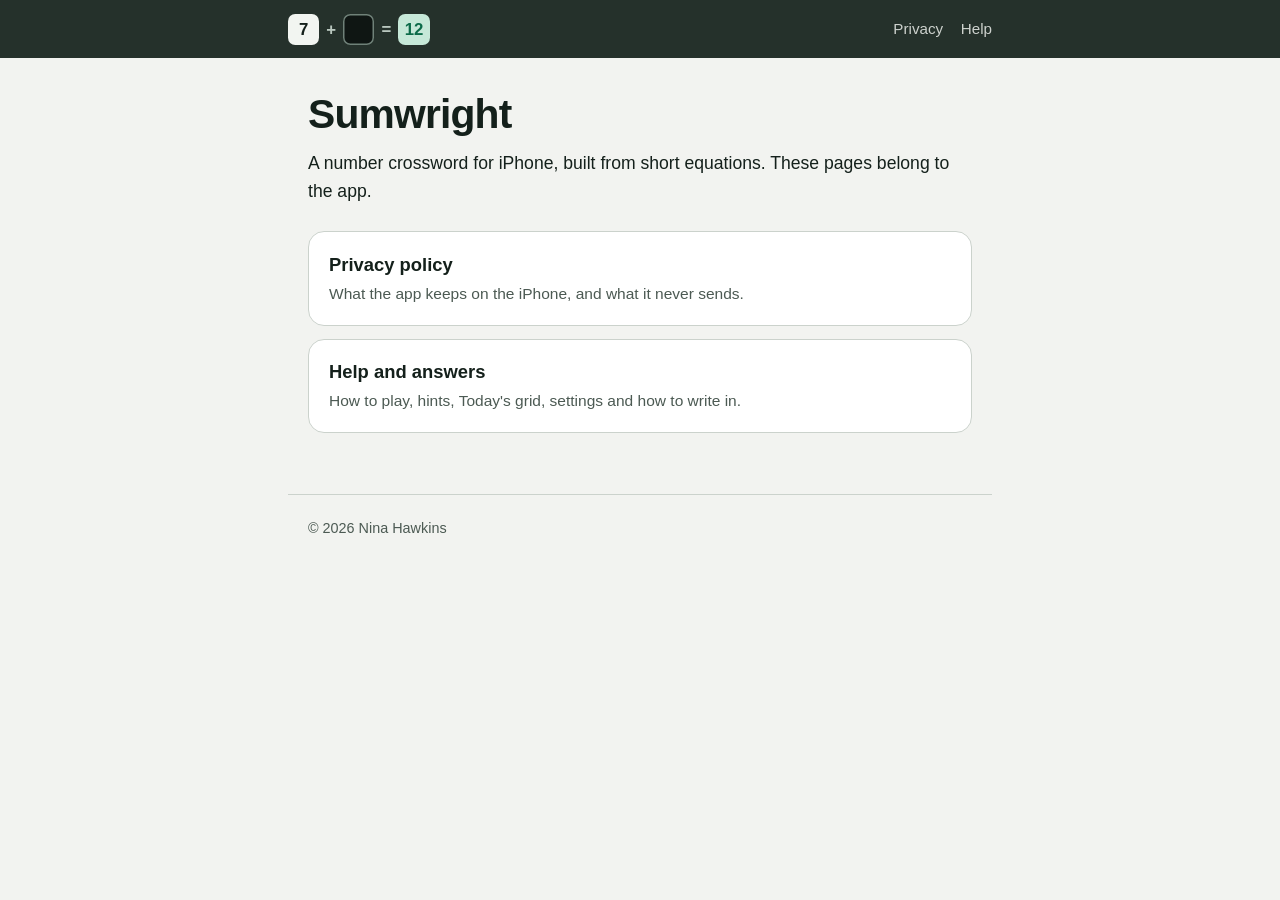
==== index.html @ 6081bae8 "Add privacy and support pages" ====
<!doctype html>
<html lang="en">
<head>
<meta charset="utf-8">
<meta name="viewport" content="width=device-width, initial-scale=1">
<meta name="color-scheme" content="light dark">
<title>Sumwright</title>
<meta name="description" content="Sumwright, a number crossword for iPhone: privacy policy and help.">
<link rel="stylesheet" href="plank.css">
</head>
<body>
<header class="strip"><div class="strip-in">
<a class="sum" href="./" aria-label="Sumwright"><span class="tile">7</span><span class="tile sign">+</span><span class="tile gap"></span><span class="tile sign">=</span><span class="tile res">12</span></a>
<nav aria-label="Pages"><a href="data-practices/">Privacy</a><a href="answers/">Help</a></nav>
</div></header>
<main class="board">
<article>
<h1>Sumwright</h1>
<p class="preface">A number crossword for iPhone, built from short equations. These pages belong to the app.</p>
<ul class="paths">
<li><a href="data-practices/"><strong>Privacy policy</strong><span>What the app keeps on the iPhone, and what it never sends.</span></a></li>
<li><a href="answers/"><strong>Help and answers</strong><span>How to play, hints, Today's grid, settings and how to write in.</span></a></li>
</ul>
</article>
</main>
<footer class="sill">
<p>&copy; 2026 Nina Hawkins</p>
</footer>
</body>
</html>
---- plank.css ----
:root {
  color-scheme: light dark;
  --canvas: #f2f3f0;
  --card: #ffffff;
  --ink: #14201b;
  --ink-2: #4c5a53;
  --rule: #cbd2cc;
  --jade: #13805a;
  --jade-deep: #0c6b49;
  --slat: #25312b;
  --on-slat: #f2f5f1;
  --seal: #3fcb98;
  --tint: #c6e8d8;
}

@media (prefers-color-scheme: dark) {
  :root {
    --canvas: #0d110f;
    --card: #171d1a;
    --ink: #e9efea;
    --ink-2: #a9b6ae;
    --rule: #2a3430;
    --jade: #3fcb98;
    --jade-deep: #3fcb98;
    --slat: #1d2622;
    --on-slat: #e9efea;
  }
}

* { box-sizing: border-box; }

html { -webkit-text-size-adjust: 100%; }

body {
  margin: 0;
  background: var(--canvas);
  color: var(--ink);
  font: 1.0625rem/1.62 ui-sans-serif, -apple-system, BlinkMacSystemFont, "SF Pro Text", "Segoe UI", Roboto, "Helvetica Neue", Arial, sans-serif;
}

a { color: var(--jade-deep); text-underline-offset: 0.18em; }
a:hover { color: var(--jade); }

/* top strip with the sample equation */
.strip { background: var(--slat); color: var(--on-slat); padding: 0.85rem 1.25rem; }
.strip-in {
  max-width: 44rem;
  margin: 0 auto;
  display: flex;
  align-items: center;
  justify-content: space-between;
  flex-wrap: wrap;
  gap: 0.6rem 1.2rem;
}
.sum { display: inline-flex; align-items: center; gap: 0.3rem; text-decoration: none; }
.tile {
  display: inline-grid;
  place-items: center;
  min-width: 1.95rem;
  height: 1.95rem;
  padding: 0 0.4rem;
  border-radius: 0.45rem;
  background: #f2f5f1;
  color: #14201b;
  font-weight: 700;
  font-size: 1.05rem;
}
.tile.sign { background: transparent; color: #b9c7bf; min-width: 0.9rem; padding: 0; font-weight: 600; }
.tile.res { background: #c6e8d8; color: #0c6b49; }
.tile.gap { background: #0f1613; box-shadow: inset 0 0 0 1.5px #6f8178; }
.strip nav { display: flex; gap: 1.1rem; font-size: 0.95rem; }
.strip nav a { color: var(--on-slat); text-decoration: none; opacity: 0.82; }
.strip nav a:hover, .strip nav a[aria-current] { opacity: 1; text-decoration: underline; text-underline-offset: 0.25em; }

/* page body */
.board { max-width: 44rem; margin: 0 auto; padding: 2.1rem 1.25rem 3rem; }
.board h1 { font-size: clamp(1.85rem, 6.2vw, 2.55rem); line-height: 1.12; letter-spacing: -0.02em; margin: 0 0 0.45rem; }
.dated { color: var(--ink-2); font-size: 0.95rem; margin: 0 0 1.5rem; }
.preface { font-size: 1.1rem; }
.board p { margin: 0.7rem 0; }

.rung { margin: 2.3rem 0 0; }
.rung h2 { display: flex; align-items: center; gap: 0.7rem; font-size: 1.28rem; line-height: 1.25; margin: 0 0 0.6rem; }
.rung-no {
  flex: none;
  display: inline-grid;
  place-items: center;
  width: 1.95rem;
  height: 1.95rem;
  border-radius: 0.45rem;
  background: var(--slat);
  color: var(--on-slat);
  font-size: 0.95rem;
  font-weight: 700;
}

.ties { list-style: none; padding: 0; margin: 0.6rem 0; }
.ties li { position: relative; padding-left: 1.45rem; margin: 0.5rem 0; }
.ties li::before {
  content: "";
  position: absolute;
  left: 0;
  top: 0.62em;
  width: 0.6rem;
  height: 0.6rem;
  border-radius: 50%;
  background: var(--jade);
}

.glance { background: var(--slat); color: var(--on-slat); border-radius: 1rem; padding: 1.15rem 1.35rem 0.85rem; margin-top: 2rem; }
.glance h2 { margin-bottom: 0.4rem; }
.glance .ties li::before { background: var(--seal); }
.glance a { color: var(--seal); }

.qa { border-top: 1px solid var(--rule); padding: 0.85rem 0 0.95rem; }
.qa:last-child { border-bottom: 1px solid var(--rule); }
.qa .q { font-weight: 700; margin: 0 0 0.25rem; }
.qa .a { margin: 0; }

.jumps { display: flex; flex-wrap: wrap; gap: 0.5rem; margin: 1.3rem 0 0; padding: 0; list-style: none; }
.jumps a {
  display: block;
  padding: 0.3rem 0.75rem;
  border: 1px solid var(--rule);
  border-radius: 999px;
  font-size: 0.92rem;
  text-decoration: none;
  background: var(--card);
}

.tongue { margin-top: 2.2rem; padding: 1rem 1.2rem 0.6rem; border: 1px solid var(--rule); border-radius: 1rem; background: var(--card); }
.tongue h2 { font-size: 1.05rem; margin: 0 0 0.3rem; }

/* index page */
.paths { list-style: none; margin: 1.6rem 0 0; padding: 0; }
.paths a {
  display: block;
  margin: 0.8rem 0;
  padding: 1.1rem 1.25rem;
  border: 1px solid var(--rule);
  border-radius: 1rem;
  background: var(--card);
  color: var(--ink);
  text-decoration: none;
}
.paths a:hover { border-color: var(--jade); }
.paths strong { display: block; font-size: 1.15rem; }
.paths span { color: var(--ink-2); font-size: 0.97rem; }

.sill { max-width: 44rem; margin: 0 auto; padding: 1.2rem 1.25rem 2.4rem; border-top: 1px solid var(--rule); color: var(--ink-2); font-size: 0.9rem; }
.sill p { margin: 0.2rem 0; }

@media (max-width: 30rem) {
  body { font-size: 1rem; }
  .strip nav { gap: 0.8rem; font-size: 0.9rem; }
}
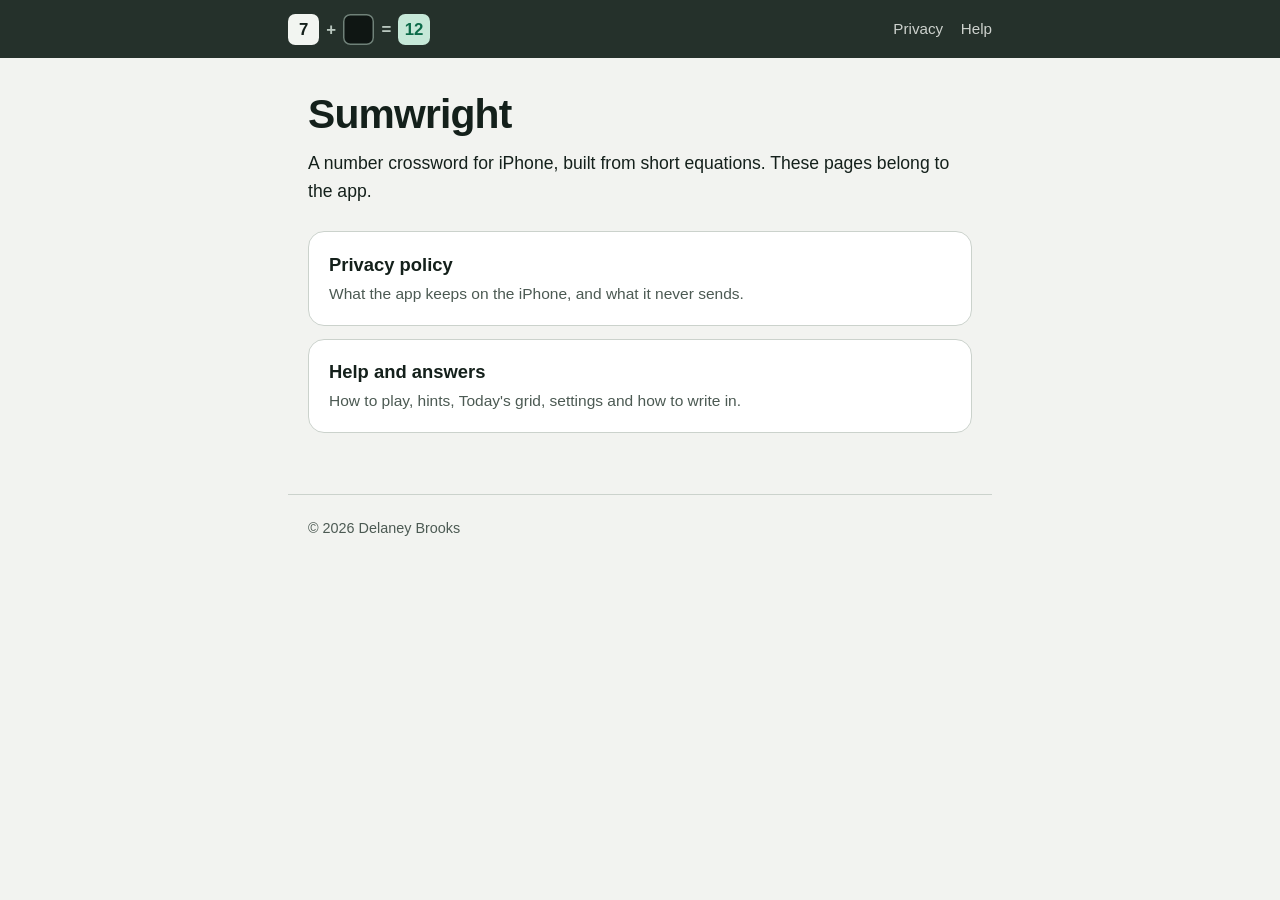
==== commit 89a1ec2d: "Name the publisher on both pages" ====
--- a/index.html
+++ b/index.html
@@ -24,7 +24,7 @@
 </article>
 </main>
 <footer class="sill">
-<p>&copy; 2026 Nina Hawkins</p>
+<p>&copy; 2026 Delaney Brooks</p>
 </footer>
 </body>
 </html>
